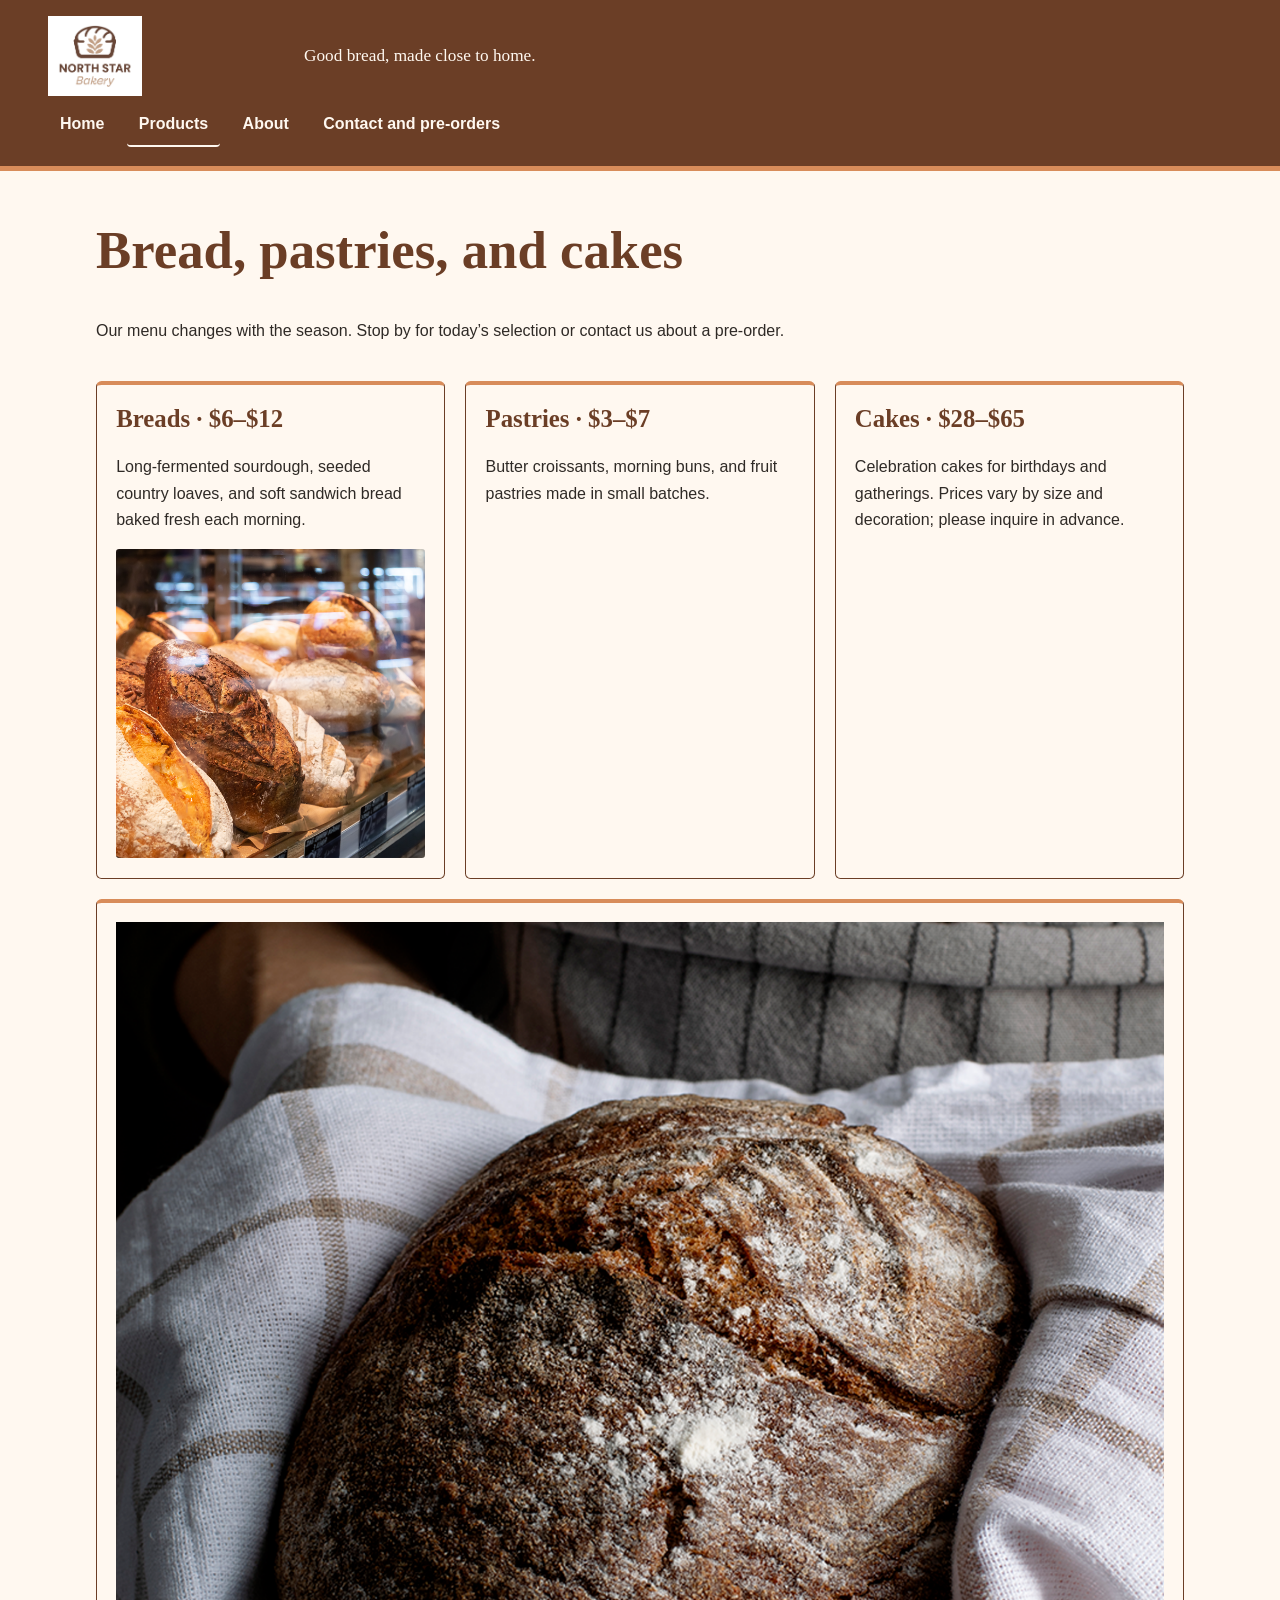
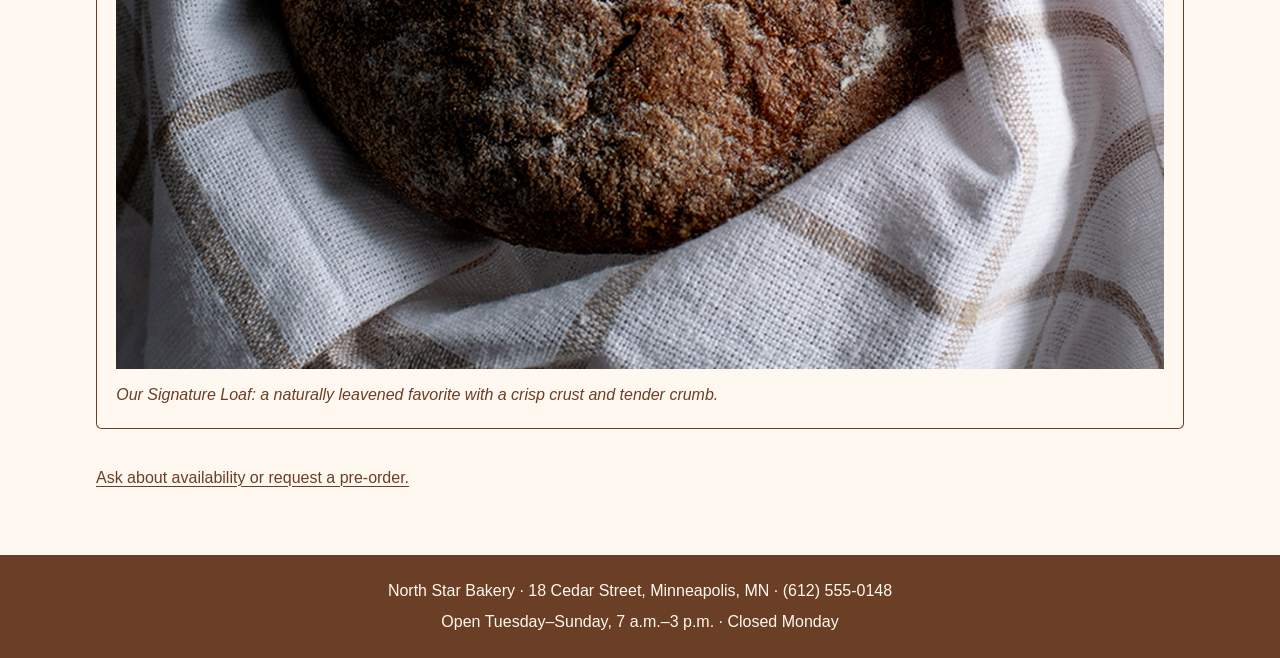
==== services.html @ 90166654 "Add files via upload" ====
<!DOCTYPE html>
<html lang="en">
<head>
  <meta charset="utf-8">
  <meta name="viewport" content="width=device-width, initial-scale=1">
  <link rel="stylesheet" href="styles.css">
  <title>Products | North Star Bakery</title>
</head>
<body>
  <a class="skip-link" href="#main-content">Skip to content</a>
  <header class="site-header">
    <a href="index.html"><img src="assets/bakery-logo.png" alt="North Star Bakery"></a>
    <p>Good bread, made close to home.</p>
<nav class="site-nav" aria-label="Main navigation">
      <ul>
        <li><a href="index.html">Home</a></li>
        <li><a href="services.html" aria-current="page">Products</a></li>
        <li><a href="about.html">About</a></li>
        <li><a href="contact.html">Contact and pre-orders</a></li>
      </ul>
    </nav>
  </header>
  <main id="main-content">
    <h1>Bread, pastries, and cakes</h1>
    <div class="content-grid">
    <p>Our menu changes with the season. Stop by for today’s selection or contact us about a pre-order.</p>
    <section><h2>Breads · $6–$12</h2><p>Long-fermented sourdough, seeded country loaves, and soft sandwich bread baked fresh each morning.</p><img src="assets/bakery-bread.png" alt="Rustic freshly baked artisan bread"></section>
    <section><h2>Pastries · $3–$7</h2><p>Butter croissants, morning buns, and fruit pastries made in small batches.</p></section>
    <section><h2>Cakes · $28–$65</h2><p>Celebration cakes for birthdays and gatherings. Prices vary by size and decoration; please inquire in advance.</p></section>
    <figure><img src="assets/bakery-signature-loaf.png" alt="North Star Bakery’s signature golden-crusted sourdough loaf"><figcaption>Our Signature Loaf: a naturally leavened favorite with a crisp crust and tender crumb.</figcaption></figure>
    <p><a href="contact.html">Ask about availability or request a pre-order.</a></p>
    </div>
  </main>
  <footer class="site-footer">
    <p>North Star Bakery · 18 Cedar Street, Minneapolis, MN · (612) 555-0148</p>
    <p>Open Tuesday–Sunday, 7 a.m.–3 p.m. · Closed Monday</p>
  </footer>
</body>
</html>
---- styles.css ----
/* North Star Bakery: a warm, readable palette shared across every page. */
:root {
  color-scheme: light;
  --cream: #FFF8F0;
  --brown: #6B3E26;
  --peach: #D88C5A;
  --charcoal: #2F2A26;
  --accent-dark: #B65F32;
  --content-width: 68rem;
}

* { box-sizing: border-box; }
html { scroll-behavior: smooth; }
body {
  margin: 0;
  min-height: 100vh;
  display: flex;
  flex-direction: column;
  background: var(--cream);
  color: var(--charcoal);
  font-family: Arial, Helvetica, sans-serif;
  font-size: 1rem;
  line-height: 1.65;
}
img { display: block; max-width: 100%; height: auto; }
a { color: var(--brown); text-decoration-thickness: 0.08em; text-underline-offset: 0.18em; }
a:hover { color: var(--charcoal); }
a:focus-visible, button:focus-visible, input:focus-visible, select:focus-visible, textarea:focus-visible {
  outline: 3px solid var(--peach);
  outline-offset: 3px;
}
.skip-link {
  position: absolute; top: 0.5rem; left: 0.5rem; z-index: 2;
  padding: 0.55rem 0.8rem; transform: translateY(-160%);
  background: var(--cream); color: var(--charcoal); border: 2px solid var(--brown);
}
.skip-link:focus { transform: translateY(0); }
.site-header {
  padding: 1rem clamp(1rem, 4vw, 3rem) 1.2rem;
  background: var(--brown); color: var(--cream);
  border-bottom: 0.35rem solid var(--peach);
}
.site-header > a:first-child { display: inline-block; }
.site-header img { width: min(14rem, 65vw); max-height: 5rem; object-fit: contain; object-position: left center; }
.site-header p { margin: 0.45rem 0 1rem; font-family: Georgia, 'Times New Roman', serif; font-size: 1.08rem; }
.site-nav ul {
  display: flex; flex-wrap: wrap; gap: 0.4rem;
  margin: 0; padding: 0; list-style: none;
}
.site-nav a {
  display: block; padding: 0.45rem 0.75rem; border-radius: 0.25rem;
  color: var(--cream); font-weight: 700; text-decoration: none;
}
.site-nav a:hover, .site-nav a:focus-visible { background: var(--peach); color: var(--charcoal); }
.site-nav a[aria-current="page"] { border-bottom: 2px solid var(--cream); }
main { width: min(100% - 2rem, var(--content-width)); margin: 0 auto; padding: 2rem 0 3rem; flex: 1; }
h1, h2 { color: var(--brown); font-family: Georgia, 'Times New Roman', serif; line-height: 1.2; }
h1 { margin: 0 0 1.25rem; font-size: clamp(2rem, 7vw, 3.3rem); }
h2 { margin-top: 0; font-size: 1.55rem; }
.content-grid { display: flex; flex-direction: column; gap: 1.1rem; }
.content-grid > p, .content-grid > audio { width: 100%; }
.content-grid > section, .content-grid > figure, .content-grid > form {
  margin: 0; padding: 1.2rem; border: 1px solid var(--brown);
  border-top: 0.3rem solid var(--peach); border-radius: 0.35rem;
  background: var(--cream);
}
.content-grid section img { margin-top: 0.8rem; border-radius: 0.2rem; }
.content-grid picture, .content-grid figure img { display: block; }
.content-grid figure figcaption { margin-top: 0.8rem; color: var(--brown); font-style: italic; }
audio { width: min(100%, 35rem); }
form { width: 100%; }
fieldset { display: grid; gap: 0.25rem; margin: 0 0 1rem; padding: 1rem; border: 1px solid var(--brown); border-radius: 0.25rem; }
legend { padding: 0 0.35rem; color: var(--brown); font-family: Georgia, 'Times New Roman', serif; font-size: 1.2rem; font-weight: 700; }
label { display: inline-block; margin: 0.35rem 0 0.2rem; font-weight: 700; }
input, select, textarea {
  width: 100%; max-width: 38rem; min-height: 2.75rem; padding: 0.6rem;
  border: 1px solid var(--brown); border-radius: 0.2rem;
  background: var(--cream); color: var(--charcoal); font: inherit;
}
textarea { min-height: 6rem; resize: vertical; }
button {
  min-height: 2.8rem; padding: 0.6rem 1rem; border: 2px solid var(--brown);
  border-radius: 0.25rem; background: var(--peach); color: var(--charcoal);
  font: inherit; font-weight: 700; cursor: pointer;
}
button:hover { background: var(--brown); color: var(--cream); }
.text-link { font-weight: 700; }
.form-status { min-height: 1.65em; margin: 0.9rem 0 0; color: var(--accent-dark); font-weight: 700; }
.site-footer { padding: 1.2rem 1rem; background: var(--brown); color: var(--cream); text-align: center; }
.site-footer p { margin: 0.25rem auto; }

@media (min-width: 48rem) {
  .site-header { display: flex; align-items: center; flex-wrap: wrap; gap: 0.5rem 2rem; }
  .site-header > a:first-child { flex: 0 0 auto; }
  .site-header p { flex: 1 1 15rem; margin: 0; }
  .site-nav { flex: 1 0 100%; }
  .site-nav ul { gap: 0.65rem; }
  main { padding-top: 3rem; }
  .content-grid { flex-direction: row; flex-wrap: wrap; align-items: stretch; gap: 1.25rem; }
  .content-grid > p { flex: 1 1 100%; }
  .content-grid > section, .content-grid > figure { flex: 1 1 18rem; }
  .content-grid > form { flex: 1 1 100%; max-width: 48rem; }
}
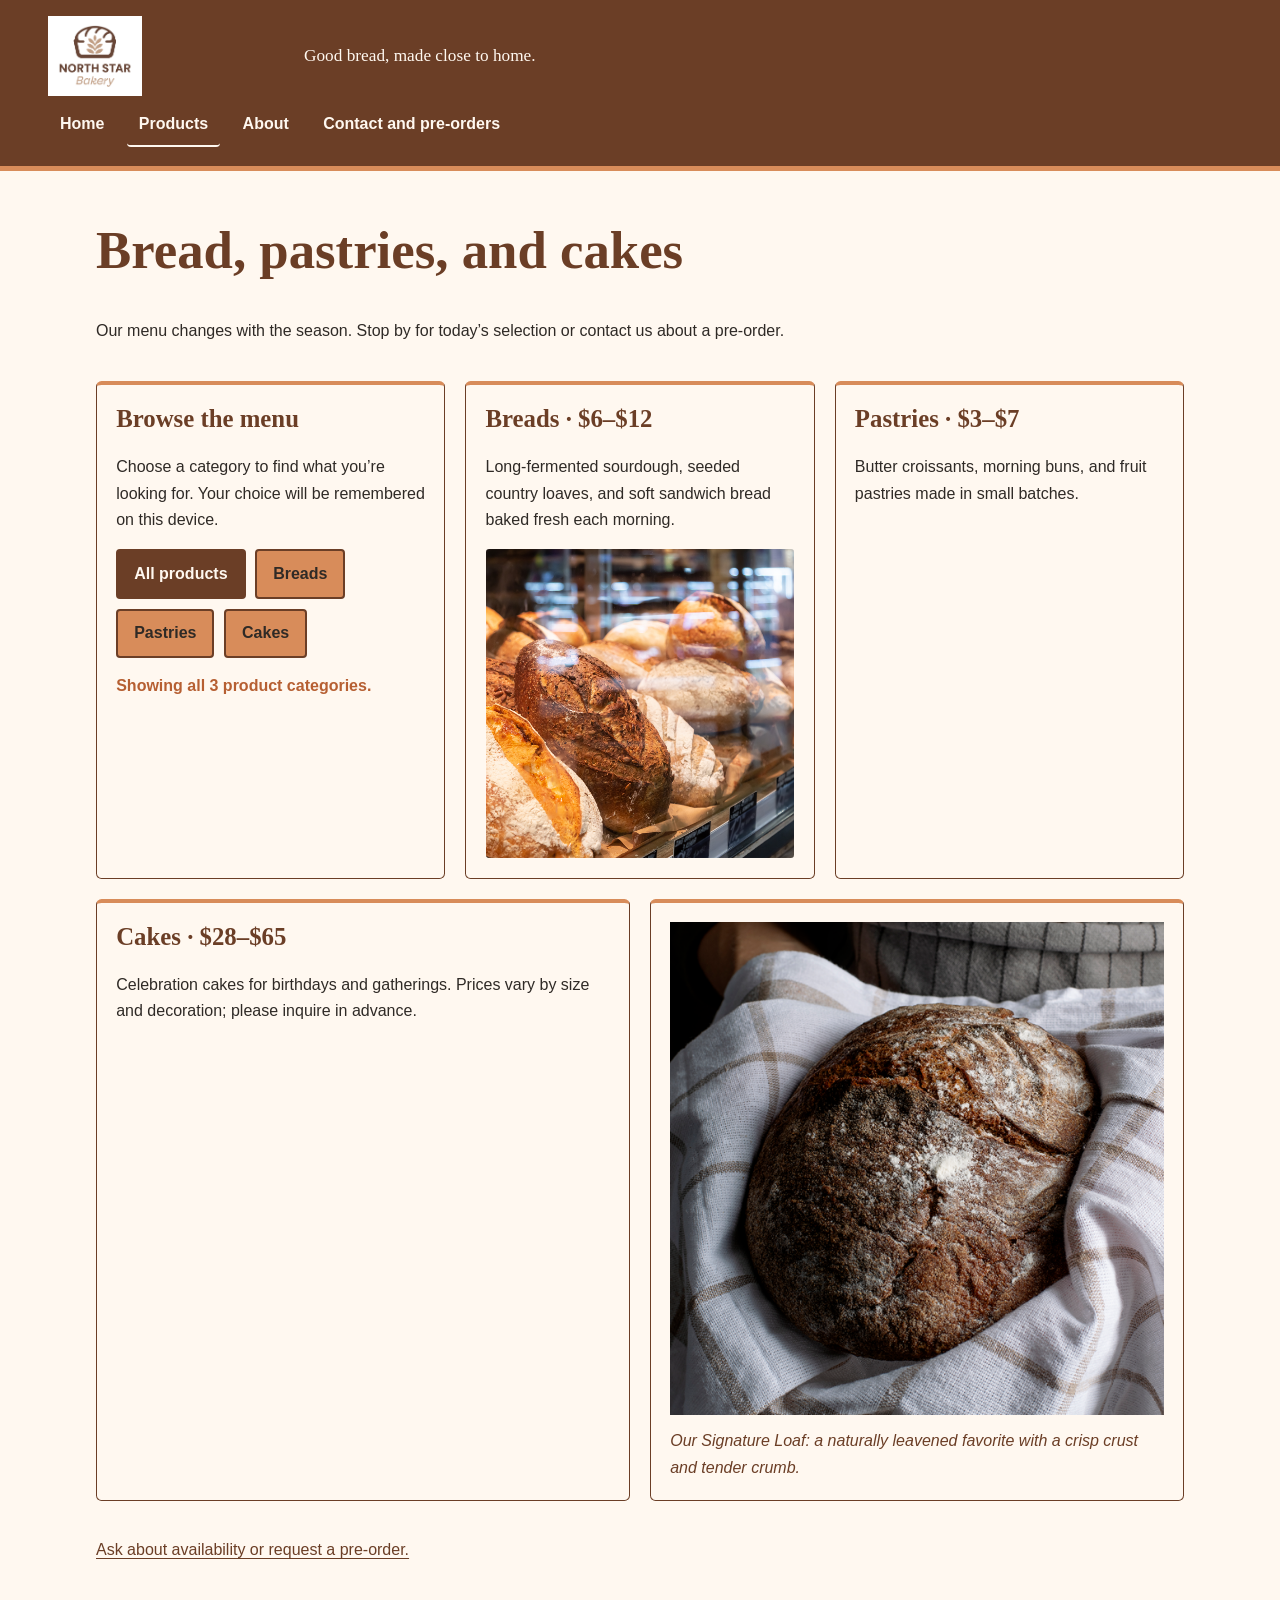
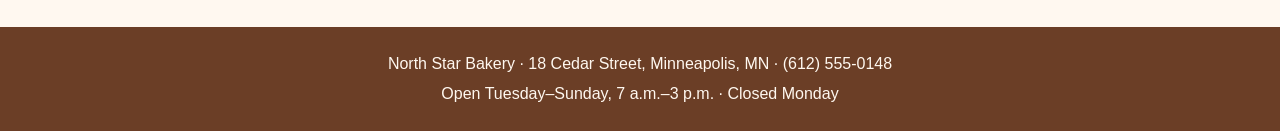
==== commit 89bbcd49: "Add files via upload" ====
--- a/services.html
+++ b/services.html
@@ -24,9 +24,20 @@
     <h1>Bread, pastries, and cakes</h1>
     <div class="content-grid">
     <p>Our menu changes with the season. Stop by for today’s selection or contact us about a pre-order.</p>
-    <section><h2>Breads · $6–$12</h2><p>Long-fermented sourdough, seeded country loaves, and soft sandwich bread baked fresh each morning.</p><img src="assets/bakery-bread.png" alt="Rustic freshly baked artisan bread"></section>
-    <section><h2>Pastries · $3–$7</h2><p>Butter croissants, morning buns, and fruit pastries made in small batches.</p></section>
-    <section><h2>Cakes · $28–$65</h2><p>Celebration cakes for birthdays and gatherings. Prices vary by size and decoration; please inquire in advance.</p></section>
+    <section class="product-filters" aria-labelledby="filter-heading">
+      <h2 id="filter-heading">Browse the menu</h2>
+      <p>Choose a category to find what you’re looking for. Your choice will be remembered on this device.</p>
+      <div class="filter-options" role="group" aria-label="Filter products by category">
+        <button type="button" data-filter="all" aria-pressed="true">All products</button>
+        <button type="button" data-filter="bread" aria-pressed="false">Breads</button>
+        <button type="button" data-filter="pastry" aria-pressed="false">Pastries</button>
+        <button type="button" data-filter="cake" aria-pressed="false">Cakes</button>
+      </div>
+      <p id="filter-status" class="form-status" role="status" aria-live="polite"></p>
+    </section>
+    <section id="breads" class="product-category"><h2>Breads · $6–$12</h2><p>Long-fermented sourdough, seeded country loaves, and soft sandwich bread baked fresh each morning.</p><img src="assets/bakery-bread.png" alt="Rustic freshly baked artisan bread"></section>
+    <section id="pastries" class="product-category"><h2>Pastries · $3–$7</h2><p>Butter croissants, morning buns, and fruit pastries made in small batches.</p></section>
+    <section id="cakes" class="product-category"><h2>Cakes · $28–$65</h2><p>Celebration cakes for birthdays and gatherings. Prices vary by size and decoration; please inquire in advance.</p></section>
     <figure><img src="assets/bakery-signature-loaf.png" alt="North Star Bakery’s signature golden-crusted sourdough loaf"><figcaption>Our Signature Loaf: a naturally leavened favorite with a crisp crust and tender crumb.</figcaption></figure>
     <p><a href="contact.html">Ask about availability or request a pre-order.</a></p>
     </div>
@@ -35,5 +46,6 @@
     <p>North Star Bakery · 18 Cedar Street, Minneapolis, MN · (612) 555-0148</p>
     <p>Open Tuesday–Sunday, 7 a.m.–3 p.m. · Closed Monday</p>
   </footer>
+  <script src="app.js" defer></script>
 </body>
 </html>
--- a/styles.css
+++ b/styles.css
@@ -84,6 +84,10 @@
   font: inherit; font-weight: 700; cursor: pointer;
 }
 button:hover { background: var(--brown); color: var(--cream); }
+.filter-options { display: flex; flex-wrap: wrap; gap: 0.6rem; }
+.filter-options button[aria-pressed="true"] { background: var(--brown); color: var(--cream); }
+.field-error { min-height: 1.4em; color: #9B2C20; font-size: 0.92rem; font-weight: 700; }
+input[aria-invalid="true"], select[aria-invalid="true"], textarea[aria-invalid="true"] { border: 2px solid #9B2C20; }
 .text-link { font-weight: 700; }
 .form-status { min-height: 1.65em; margin: 0.9rem 0 0; color: var(--accent-dark); font-weight: 700; }
 .site-footer { padding: 1.2rem 1rem; background: var(--brown); color: var(--cream); text-align: center; }
